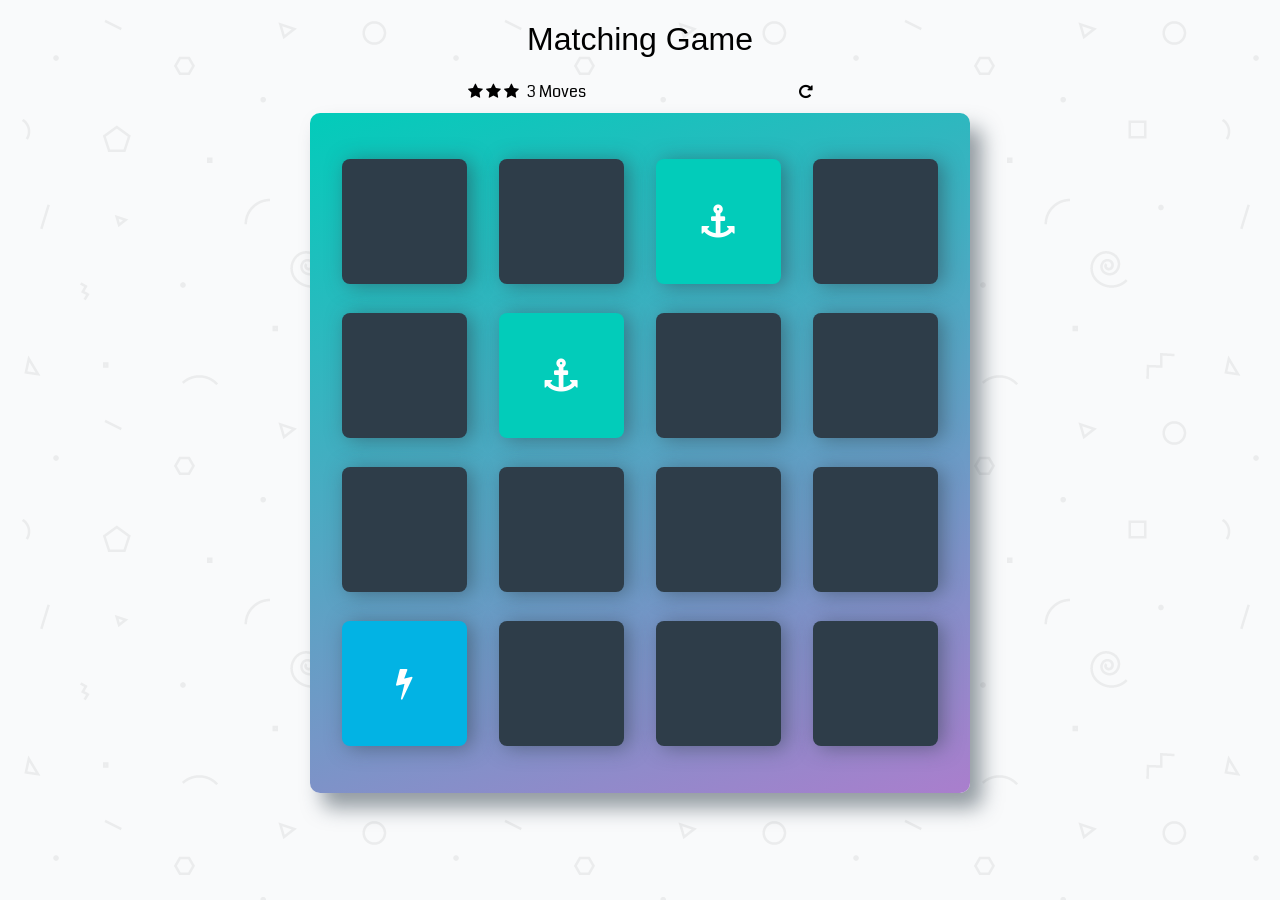
==== index.html @ 4a1f413f "Starter files" ====
<!doctype html>
<html lang="en">
<head>
    <meta charset="utf-8">
    <title>Matching Game</title>
    <meta name="description" content="">
    <link rel="stylesheet prefetch" href="https://maxcdn.bootstrapcdn.com/font-awesome/4.6.1/css/font-awesome.min.css">
    <link rel="stylesheet prefetch" href="https://fonts.googleapis.com/css?family=Coda">
    <link rel="stylesheet" href="css/app.css">
</head>
<body>

    <div class="container">
        <header>
            <h1>Matching Game</h1>
        </header>

        <section class="score-panel">
        	<ul class="stars">
        		<li><i class="fa fa-star"></i></li>
        		<li><i class="fa fa-star"></i></li>
        		<li><i class="fa fa-star"></i></li>
        	</ul>

        	<span class="moves">3</span> Moves

            <div class="restart">
        		<i class="fa fa-repeat"></i>
        	</div>
        </section>

        <ul class="deck">
            <li class="card">
                <i class="fa fa-diamond"></i>
            </li>
            <li class="card">
                <i class="fa fa-paper-plane-o"></i>
            </li>
            <li class="card match">
                <i class="fa fa-anchor"></i>
            </li>
            <li class="card">
                <i class="fa fa-bolt"></i>
            </li>
            <li class="card">
                <i class="fa fa-cube"></i>
            </li>
            <li class="card match">
                <i class="fa fa-anchor"></i>
            </li>
            <li class="card">
                <i class="fa fa-leaf"></i>
            </li>
            <li class="card">
                <i class="fa fa-bicycle"></i>
            </li>
            <li class="card">
                <i class="fa fa-diamond"></i>
            </li>
            <li class="card">
                <i class="fa fa-bomb"></i>
            </li>
            <li class="card">
                <i class="fa fa-leaf"></i>
            </li>
            <li class="card">
                <i class="fa fa-bomb"></i>
            </li>
            <li class="card open show">
                <i class="fa fa-bolt"></i>
            </li>
            <li class="card">
                <i class="fa fa-bicycle"></i>
            </li>
            <li class="card">
                <i class="fa fa-paper-plane-o"></i>
            </li>
            <li class="card">
                <i class="fa fa-cube"></i>
            </li>
        </ul>
    </div>

    <script src="js/app.js"></script>
</body>
</html>
---- css/app.css ----
html {
    box-sizing: border-box;
}

*,
*::before,
*::after {
    box-sizing: inherit;
}

html,
body {
    width: 100%;
    height: 100%;
    margin: 0;
    padding: 0;
}

body {
    background: #ffffff url('../img/geometry2.png'); /* Background pattern from Subtle Patterns */
    font-family: 'Coda', cursive;
}

.container {
    display: flex;
    justify-content: center;
    align-items: center;
    flex-direction: column;
}

h1 {
    font-family: 'Open Sans', sans-serif;
    font-weight: 300;
}

/*
 * Styles for the deck of cards
 */

.deck {
    width: 660px;
    min-height: 680px;
    background: linear-gradient(160deg, #02ccba 0%, #aa7ecd 100%);
    padding: 32px;
    border-radius: 10px;
    box-shadow: 12px 15px 20px 0 rgba(46, 61, 73, 0.5);
    display: flex;
    flex-wrap: wrap;
    justify-content: space-between;
    align-items: center;
    margin: 0 0 3em;
}

.deck .card {
    height: 125px;
    width: 125px;
    background: #2e3d49;
    font-size: 0;
    color: #ffffff;
    border-radius: 8px;
    cursor: pointer;
    display: flex;
    justify-content: center;
    align-items: center;
    box-shadow: 5px 2px 20px 0 rgba(46, 61, 73, 0.5);
}

.deck .card.open {
    transform: rotateY(0);
    background: #02b3e4;
    cursor: default;
}

.deck .card.show {
    font-size: 33px;
}

.deck .card.match {
    cursor: default;
    background: #02ccba;
    font-size: 33px;
}

/*
 * Styles for the Score Panel
 */

.score-panel {
    text-align: left;
    width: 345px;
    margin-bottom: 10px;
}

.score-panel .stars {
    margin: 0;
    padding: 0;
    display: inline-block;
    margin: 0 5px 0 0;
}

.score-panel .stars li {
    list-style: none;
    display: inline-block;
}

.score-panel .restart {
    float: right;
    cursor: pointer;
}
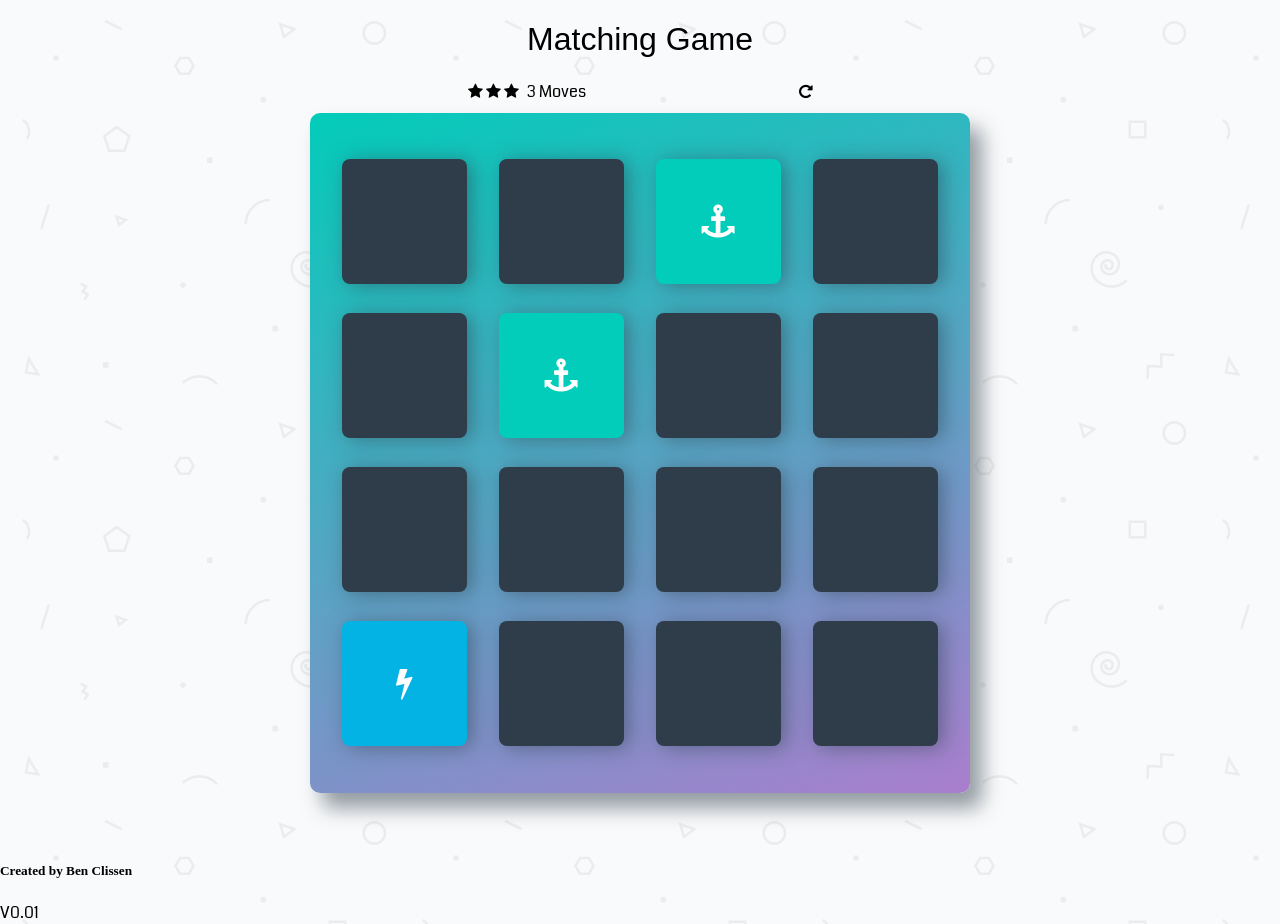
==== commit 176ad2a8: "V0.01" ====
--- a/index.html
+++ b/index.html
@@ -81,6 +81,11 @@
         </ul>
     </div>
 
+	<footer>
+		<h5>Created by Ben Clissen</h5>
+		<div class="version">V0.01</div>
+	</footer>
+	
     <script src="js/app.js"></script>
 </body>
 </html>
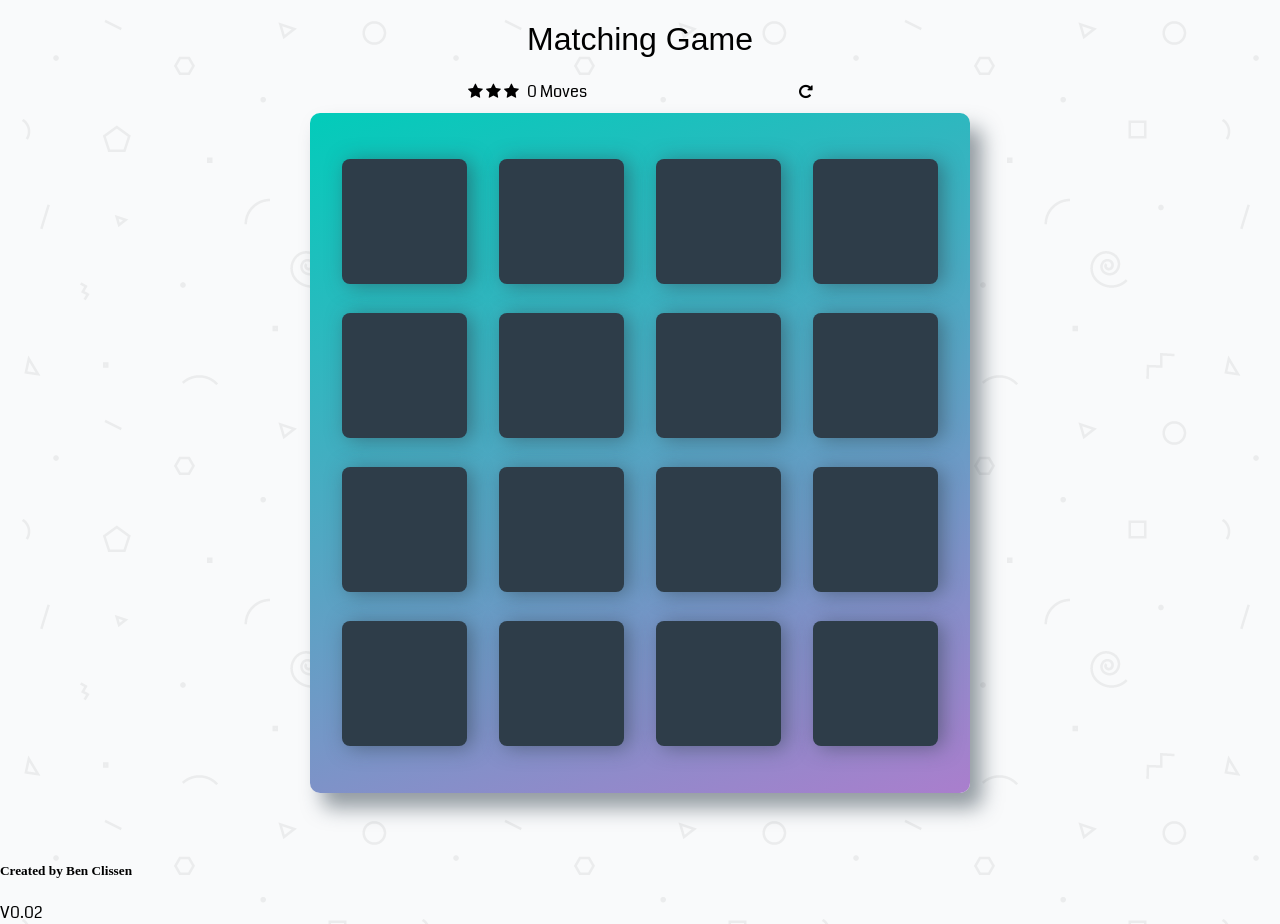
==== commit 6932711b: "Halfway done" ====
--- a/index.html
+++ b/index.html
@@ -80,10 +80,35 @@
             </li>
         </ul>
     </div>
+	
+	<div id="simpleModal" class="modal">
+        <div class="modal-content">
+            <div class="modal-header">
+                <span class="modal-close-btn">&times;</span>
+                <h2>Congratulations!</h2>
+            </div>
+            <div class="modal-body">
+                <h3>You completed the game successfully!</h3>
+                <p>It took you
+                    <span class="hours"></span>
+                    <span class="mins"></span>
+                    <span class="seconds"></span> &
+                    <span class="moves-count"></span> to finish the game.
+                    <br> Your rating is
+                    <span class="rating"></span> out of 3.
+            </p>
+            </div>
+            <div class="replay">
+                <button type="button" class="modal-replay-btn">
+                    Replay!
+                </button>
+            </div>
+        </div>
+    </div>
 
 	<footer>
 		<h5>Created by Ben Clissen</h5>
-		<div class="version">V0.01</div>
+		<div class="version">V0.02</div>
 	</footer>
 	
     <script src="js/app.js"></script>
--- a/css/app.css
+++ b/css/app.css
@@ -107,3 +107,97 @@
     float: right;
     cursor: pointer;
 }
+
+/* Style for the Winning Message*/
+
+.modal {
+    display: none;
+    position: fixed;
+    z-index:1;
+    left: 0;
+    top: 0;
+    height: 100%;
+    width: 100%;
+    overflow: auto;
+	background-color: rgba(0,0,0,0.5);
+}
+
+.modal-content {
+    width: 60%;
+    margin: 20% auto;
+    border-radius: 8px;
+    background-color:#f4f4f4;
+    -webkit-box-shadow: 0 5px 8px 0 rgba(0,0,0,0.2),0 7px 20px 0 rgba(0,0,0,0.17);
+    box-shadow: 0 5px 8px 0 rgba(0,0,0,0.2),0 7px 20px 0 rgba(0,0,0,0.17);
+    -webkit-animation-name: ModalOpen;
+    -moz-animation-name: ModalOpen;
+    -o-animation-name: ModalOpen;
+    animation-name: ModalOpen;
+    -webkit-animation-duration: 1s;
+    -moz-animation-duration: 1s;
+    -o-animation-duration: 1s;
+    animation-duration: 1s;
+}
+
+.modal-header {
+    background: -webkit-linear-gradient(290deg, #02ccba 0%, #aa7ecd 100%);
+    background: -o-linear-gradient(290deg, #02ccba 0%, #aa7ecd 100%);
+    background: linear-gradient(160deg, #02ccba 0%, #aa7ecd 100%);
+    padding:15px;
+    color:#fff;
+}
+
+.modal-header h2 {
+    text-align: center;
+    margin:0;
+}
+
+.modal-close-btn {
+    float: right;
+    font-size: 1.5em;
+    color:#fff;
+}
+
+.modal-close-btn:hover, .modal-close-btn:focus {
+    color:#000;
+    text-decoration: none;
+    cursor: pointer;
+}
+
+.modal-body {
+    color: black;
+    padding: 10px 20px;
+    text-align: center;
+}
+
+.replay {
+    padding: 1em;
+}
+
+.modal-replay-btn {
+    display: block;
+    background-color: #8c4ed6;
+    color: white;
+    font-size: 16px;
+    font-weight: normal;
+    padding: 10px 25px;
+    border: none;
+    border-radius: 8px;
+    margin: auto;
+    -webkit-box-shadow: 7px 7px 30px #999999;
+    box-shadow: 7px 7px 30px #999999;
+    -webkit-transition: -webkit-box-shadow 0.5s;
+    -moz-transition: -webkit-box-shadow 0.5s;
+    -o-transition: -webkit-box-shadow 0.5s;
+    transition: -webkit-box-shadow 0.5s;
+    -o-transition: box-shadow 0.5s;
+    transition: box-shadow 0.5s, -webkit-box-shadow 0.5s;
+}
+
+.modal-replay-btn:hover, .modal-replay-btn:focus {
+    -webkit-box-shadow: 3px 3px 8px #6F6F6F;
+    box-shadow: 3px 3px 8px #6F6F6F;
+    background-color: #9759E3;
+    cursor: pointer;
+}
+
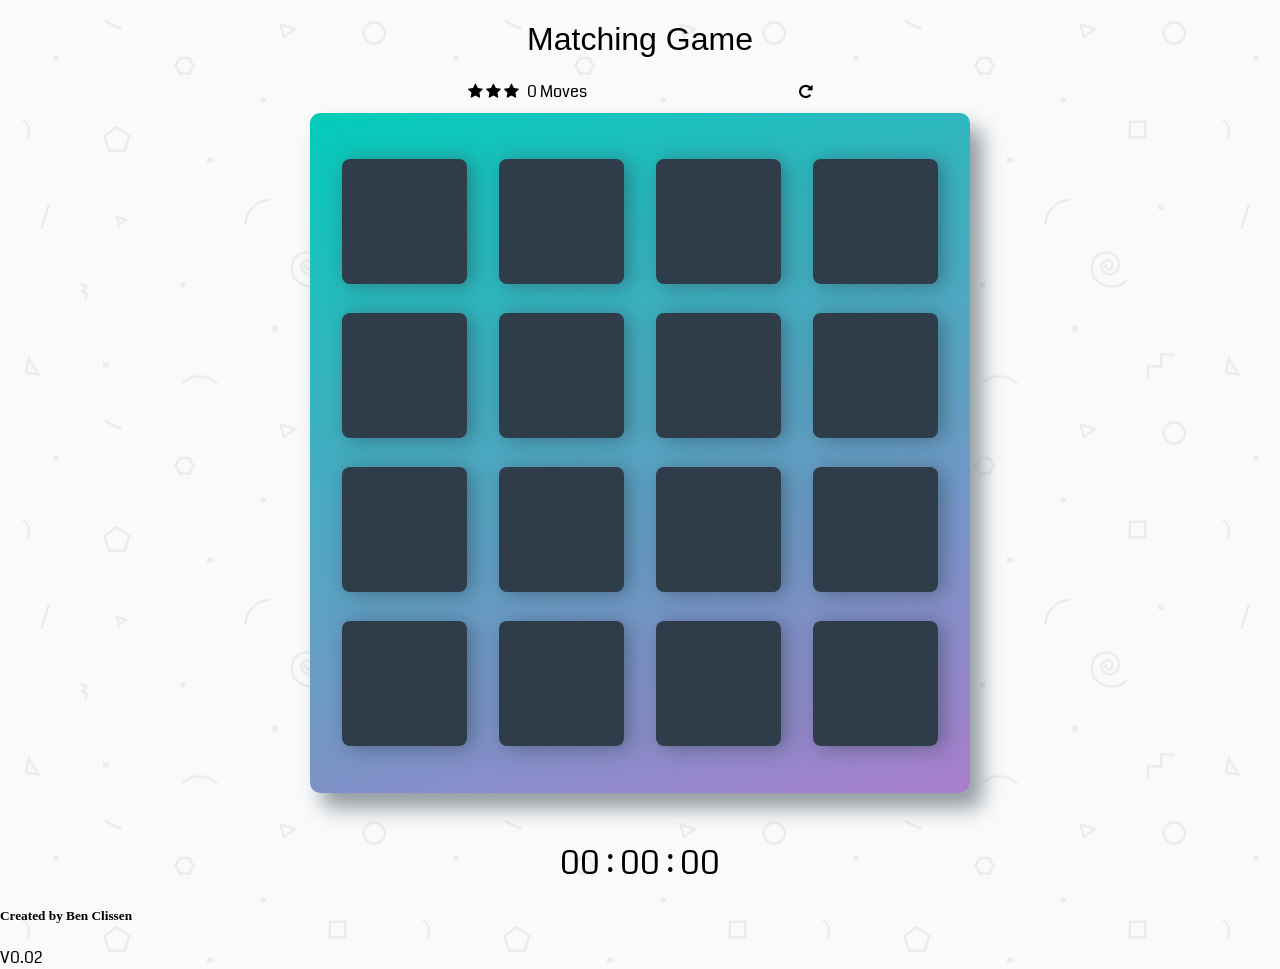
==== commit 41b295ab: "Almost there" ====
--- a/index.html
+++ b/index.html
@@ -5,6 +5,8 @@
     <title>Matching Game</title>
     <meta name="description" content="">
     <link rel="stylesheet prefetch" href="https://maxcdn.bootstrapcdn.com/font-awesome/4.6.1/css/font-awesome.min.css">
+	    <meta name="viewport" content="width=device-width, initial-scale=1">
+<!--	<link href="css/bootstrap-4.3.1.css" rel="stylesheet">-->
     <link rel="stylesheet prefetch" href="https://fonts.googleapis.com/css?family=Coda">
     <link rel="stylesheet" href="css/app.css">
 </head>
@@ -79,19 +81,24 @@
                 <i class="fa fa-cube"></i>
             </li>
         </ul>
+		<div id="timer">
+			<span class="hours">00</span> :
+			<span class="minutes">00</span> :
+			<span class="seconds">00</span>
+		</div>
     </div>
 	
 	<div id="simpleModal" class="modal">
         <div class="modal-content">
             <div class="modal-header">
-                <span class="modal-close-btn">&times;</span>
+                <span class="modal-close-button">&times;</span>
                 <h2>Congratulations!</h2>
             </div>
             <div class="modal-body">
-                <h3>You completed the game successfully!</h3>
+                <h3>You won!</h3>
                 <p>It took you
                     <span class="hours"></span>
-                    <span class="mins"></span>
+                    <span class="mins"></span>s
                     <span class="seconds"></span> &
                     <span class="moves-count"></span> to finish the game.
                     <br> Your rating is
@@ -99,7 +106,7 @@
             </p>
             </div>
             <div class="replay">
-                <button type="button" class="modal-replay-btn">
+                <button type="button" class="modal-replay-button">
                     Replay!
                 </button>
             </div>
@@ -111,6 +118,12 @@
 		<div class="version">V0.02</div>
 	</footer>
 	
+	<!-- jQuery (necessary for Bootstrap's JavaScript plugins) --> 
+	<script src="js/jquery-3.3.1.min.js"></script>
+
+	<!-- Include all compiled plugins (below), or include individual files as needed -->
+	<script src="js/popper.min.js"></script> 
+	<script src="js/bootstrap-4.3.1.js"></script>
     <script src="js/app.js"></script>
 </body>
 </html>
--- a/css/app.css
+++ b/css/app.css
@@ -6,6 +6,9 @@
 *::before,
 *::after {
     box-sizing: inherit;
+}
+#timer {
+    font-size: 2em;
 }
 
 html,
@@ -200,4 +203,24 @@
     background-color: #9759E3;
     cursor: pointer;
 }
-
+.restart {
+    cursor: pointer;
+}
+
+@media screen and (max-width:700px){
+/*
+    .container {
+        width: 100%;
+    }
+
+    .deck {
+        width: 90%;
+    }
+*/
+
+    .card {
+        width: 80px;
+        height: 80px;
+		margin: 10;
+    }
+}
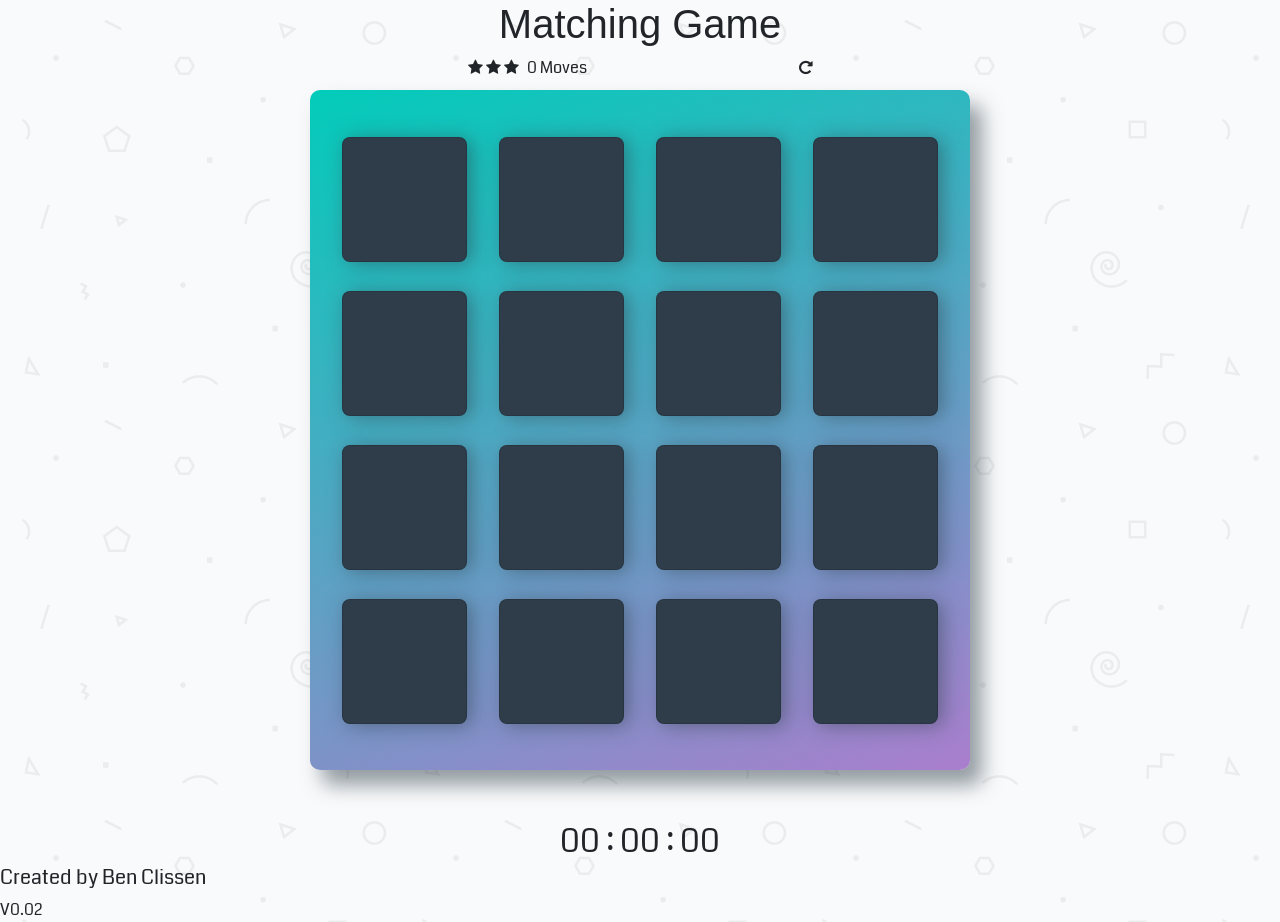
==== commit f2a1cb0e: "Game behaviour complete with updated readme file" ====
--- a/index.html
+++ b/index.html
@@ -6,7 +6,7 @@
     <meta name="description" content="">
     <link rel="stylesheet prefetch" href="https://maxcdn.bootstrapcdn.com/font-awesome/4.6.1/css/font-awesome.min.css">
 	    <meta name="viewport" content="width=device-width, initial-scale=1">
-<!--	<link href="css/bootstrap-4.3.1.css" rel="stylesheet">-->
+	<link href="css/bootstrap-4.3.1.css" rel="stylesheet">
     <link rel="stylesheet prefetch" href="https://fonts.googleapis.com/css?family=Coda">
     <link rel="stylesheet" href="css/app.css">
 </head>
--- a/css/app.css
+++ b/css/app.css
@@ -208,7 +208,6 @@
 }
 
 @media screen and (max-width:700px){
-/*
     .container {
         width: 100%;
     }
@@ -216,11 +215,23 @@
     .deck {
         width: 90%;
     }
-*/
-
-    .card {
+
+    .deck .card {
         width: 80px;
         height: 80px;
-		margin: 10;
-    }
-}
+    }
+}
+
+@media screen and (max-width:575px){
+    .deck .card {
+        width: 78px;
+		margin: 10px;
+    }
+}
+
+@media screen and (max-width:320px){
+	.score-panel {
+		width: 100%;
+	}
+}
+
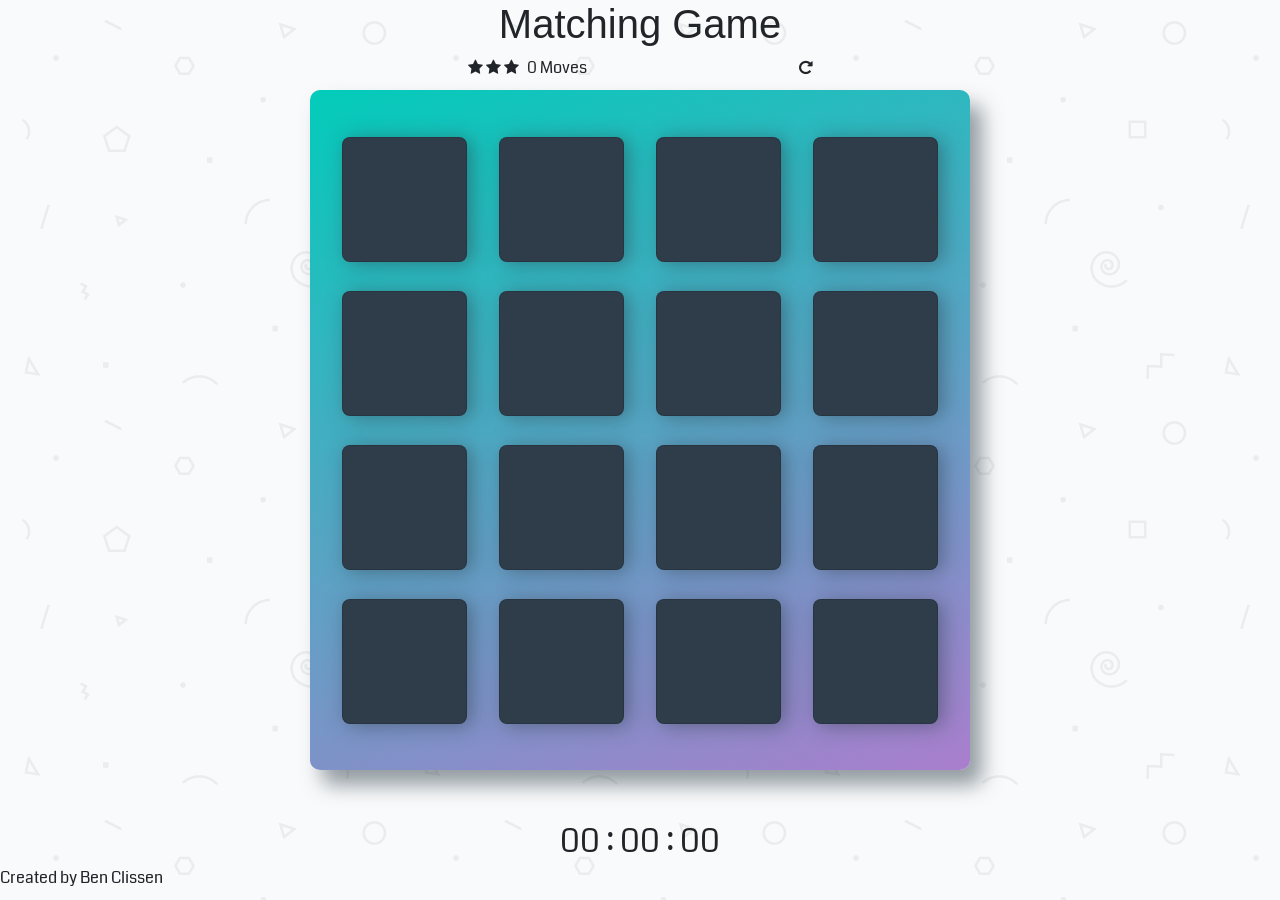
==== commit c58694a3: "Final version" ====
--- a/index.html
+++ b/index.html
@@ -88,42 +88,49 @@
 		</div>
     </div>
 	
-	<div id="simpleModal" class="modal">
-        <div class="modal-content">
-            <div class="modal-header">
-                <span class="modal-close-button">&times;</span>
-                <h2>Congratulations!</h2>
-            </div>
-            <div class="modal-body">
-                <h3>You won!</h3>
-                <p>It took you
-                    <span class="hours"></span>
-                    <span class="mins"></span>s
-                    <span class="seconds"></span> &
-                    <span class="moves-count"></span> to finish the game.
-                    <br> Your rating is
-                    <span class="rating"></span> out of 3.
-            </p>
-            </div>
-            <div class="replay">
-                <button type="button" class="modal-replay-button">
-                    Replay!
-                </button>
-            </div>
+	<!-- The Modal -->
+  <div class="modal fade" id="simpleModal">
+    <div class="modal-dialog">
+      <div class="modal-content">
+      
+        <!-- Modal Header -->
+        <div class="modal-header">
+          <h4 class="modal-title">Congratulations!</h4>
+          <button type="button" class="close modal-close-button" data-dismiss="modal">&times;</button>
         </div>
+        
+        <!-- Modal body -->
+        <div class="modal-body">
+			<h3>You won!</h3>
+			<p>It took you
+ 				<span class="hours"></span>
+                <span class="mins"></span>
+                <span class="seconds"></span> &
+                <span class="moves-count"></span> to finish the game.
+                <br> Your rating is
+                <span class="rating"></span> out of 3.
+			</p>
+        </div>
+        
+        <!-- Modal footer -->
+        <div class="modal-footer">
+          <button type="button" class="btn btn-primary modal-replay-button" data-dismiss="modal">Replay</button>
+        </div>
+        
+      </div>
     </div>
+  </div>
 
 	<footer>
-		<h5>Created by Ben Clissen</h5>
-		<div class="version">V0.02</div>
+		<h7>Created by Ben Clissen</h7>
 	</footer>
-	
 	<!-- jQuery (necessary for Bootstrap's JavaScript plugins) --> 
 	<script src="js/jquery-3.3.1.min.js"></script>
 
 	<!-- Include all compiled plugins (below), or include individual files as needed -->
-	<script src="js/popper.min.js"></script> 
+<!--	<script src="js/popper.min.js"></script> -->
 	<script src="js/bootstrap-4.3.1.js"></script>
-    <script src="js/app.js"></script>
+	    <script src="js/app.js"></script>	
+
 </body>
 </html>
--- a/css/app.css
+++ b/css/app.css
@@ -66,12 +66,37 @@
     justify-content: center;
     align-items: center;
     box-shadow: 5px 2px 20px 0 rgba(46, 61, 73, 0.5);
+	 -webkit-transition:
+    font-size 0.3s cubic-bezier(0.61,-0.19, 0.7,-0.11),
+    background 0.5s,
+    -webkit-transform 0.7s cubic-bezier(0.175, 0.885, 0.32, 1.275);
+
+    -moz-transition:
+    font-size 0.3s cubic-bezier(0.61,-0.19, 0.7,-0.11),
+    background 0.5s,
+    -moz-transform 0.7s cubic-bezier(0.175, 0.885, 0.32, 1.275);
+
+    -o-transition:
+    font-size 0.3s cubic-bezier(0.61,-0.19, 0.7,-0.11),
+    transform 0.7s cubic-bezier(0.175, 0.885, 0.32, 1.275),
+    background 0.5s;
+
+    transition:
+    font-size 0.3s cubic-bezier(0.61,-0.19, 0.7,-0.11),
+    transform 0.7s cubic-bezier(0.175, 0.885, 0.32, 1.275),
+    background 0.5s,
+    -webkit-transform 0.7s cubic-bezier(0.175, 0.885, 0.32, 1.275);
 }
 
 .deck .card.open {
     transform: rotateY(0);
     background: #02b3e4;
     cursor: default;
+	-webkit-transform: rotateY(180deg);
+    -moz-transform: rotateY(180deg);
+    -o-transform: rotateY(180deg);
+    -ms-transform: rotateY(180deg);
+    transform: rotateY(180deg);
 }
 
 .deck .card.show {
@@ -82,6 +107,21 @@
     cursor: default;
     background: #02ccba;
     font-size: 33px;
+}
+
+.card .bounceIn {
+    -webkit-animation-name: BounceIn;
+    -moz-animation-name: BounceIn;
+    -o-animation-name: BounceIn;
+    animation-name: BounceIn;
+    -webkit-animation-duration: .75s;
+    -moz-animation-duration: .75s;
+    -o-animation-duration: .75s;
+    animation-duration: .75s;
+    -webkit-animation-fill-mode: both;
+    -moz-animation-fill-mode: both;
+    -o-animation-fill-mode: both;
+    animation-fill-mode: both;
 }
 
 /*
@@ -112,97 +152,9 @@
 }
 
 /* Style for the Winning Message*/
+/*To do*/
 
-.modal {
-    display: none;
-    position: fixed;
-    z-index:1;
-    left: 0;
-    top: 0;
-    height: 100%;
-    width: 100%;
-    overflow: auto;
-	background-color: rgba(0,0,0,0.5);
-}
 
-.modal-content {
-    width: 60%;
-    margin: 20% auto;
-    border-radius: 8px;
-    background-color:#f4f4f4;
-    -webkit-box-shadow: 0 5px 8px 0 rgba(0,0,0,0.2),0 7px 20px 0 rgba(0,0,0,0.17);
-    box-shadow: 0 5px 8px 0 rgba(0,0,0,0.2),0 7px 20px 0 rgba(0,0,0,0.17);
-    -webkit-animation-name: ModalOpen;
-    -moz-animation-name: ModalOpen;
-    -o-animation-name: ModalOpen;
-    animation-name: ModalOpen;
-    -webkit-animation-duration: 1s;
-    -moz-animation-duration: 1s;
-    -o-animation-duration: 1s;
-    animation-duration: 1s;
-}
-
-.modal-header {
-    background: -webkit-linear-gradient(290deg, #02ccba 0%, #aa7ecd 100%);
-    background: -o-linear-gradient(290deg, #02ccba 0%, #aa7ecd 100%);
-    background: linear-gradient(160deg, #02ccba 0%, #aa7ecd 100%);
-    padding:15px;
-    color:#fff;
-}
-
-.modal-header h2 {
-    text-align: center;
-    margin:0;
-}
-
-.modal-close-btn {
-    float: right;
-    font-size: 1.5em;
-    color:#fff;
-}
-
-.modal-close-btn:hover, .modal-close-btn:focus {
-    color:#000;
-    text-decoration: none;
-    cursor: pointer;
-}
-
-.modal-body {
-    color: black;
-    padding: 10px 20px;
-    text-align: center;
-}
-
-.replay {
-    padding: 1em;
-}
-
-.modal-replay-btn {
-    display: block;
-    background-color: #8c4ed6;
-    color: white;
-    font-size: 16px;
-    font-weight: normal;
-    padding: 10px 25px;
-    border: none;
-    border-radius: 8px;
-    margin: auto;
-    -webkit-box-shadow: 7px 7px 30px #999999;
-    box-shadow: 7px 7px 30px #999999;
-    -webkit-transition: -webkit-box-shadow 0.5s;
-    -moz-transition: -webkit-box-shadow 0.5s;
-    -o-transition: -webkit-box-shadow 0.5s;
-    transition: -webkit-box-shadow 0.5s;
-    -o-transition: box-shadow 0.5s;
-    transition: box-shadow 0.5s, -webkit-box-shadow 0.5s;
-}
-
-.modal-replay-btn:hover, .modal-replay-btn:focus {
-    -webkit-box-shadow: 3px 3px 8px #6F6F6F;
-    box-shadow: 3px 3px 8px #6F6F6F;
-    background-color: #9759E3;
-    cursor: pointer;
-}
 .restart {
     cursor: pointer;
 }
